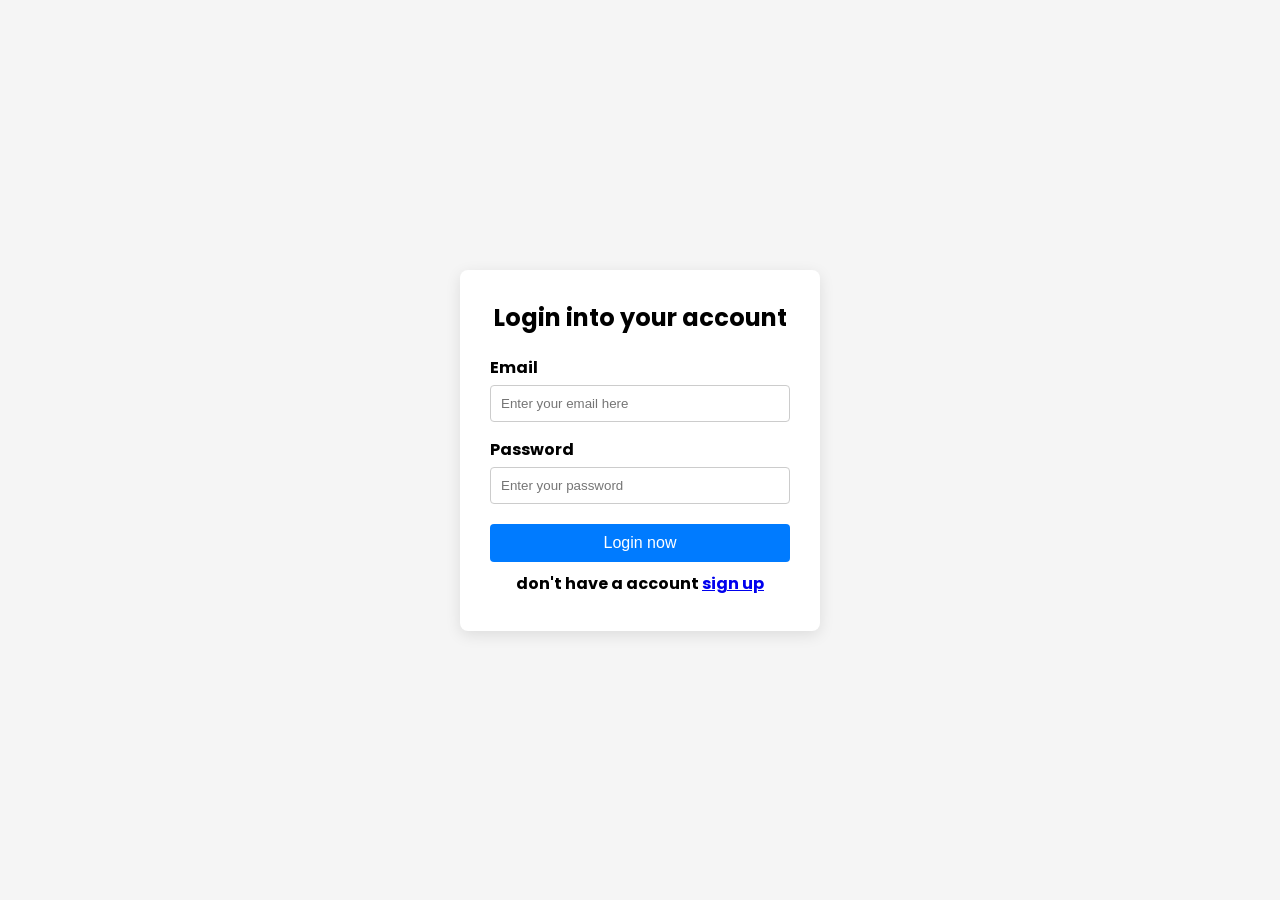
==== index.html @ 03af9513 "added js for login page input validation with email and password" ====
<!-- Login page -->

<!DOCTYPE html>
<html lang="en">

<head>
    <meta charset="UTF-8">
    <meta name="viewport" content="width=device-width, initial-scale=1.0">
    <title>Login</title>
    <link rel="preconnect" href="https://fonts.googleapis.com">
    <link rel="preconnect" href="https://fonts.gstatic.com" crossorigin>
    <link href="https://fonts.googleapis.com/css2?family=Poppins:ital,wght@0,100;0,200;0,300;0,400;0,500;0,600;0,700;0,800;0,900;1,100;1,200;1,300;1,400;1,500;1,600;1,700;1,800;1,900&display=swap" rel="stylesheet">
    <link rel="stylesheet" href="./login.css">
</head>

<body>

    <div class="loginBox">
        <h2>Login into your account</h2>

        <div class="loginBox_email">
            <p>Email</p>
            <input id="login_mail" type="text" placeholder="Enter your email here" required>
        </div>

        <div class="loginBox_pass">
            <p>Password</p>
            <input id="login_pass" type="password" placeholder="Enter your password" required>
        </div>

        <div class="loginBox_btn">
            <button id="login_btn" class="login_btn">Login now</button>
        </div>

        <div class="loginBox_error">
            <p>email or password is incorrect</p>

        </div>

        <div class="loginBox_signup">
            <p>don't have a account <span><a href="./register.html">sign up</a></span></p>
        </div>

    </div>

<script src="./login.js"></script>
</body>

</html>
---- login.css ----
* {
    padding: 0;
    margin: 0;
    box-sizing: border-box;
}

body {
    font-family: "Poppins", sans-serif;
    font-weight: 100;
    font-style: normal;
    margin: 0;
    padding: 0;
    display: flex;
    justify-content: center;
    align-items: center;
    min-height: 100vh;
    background-color: #f5f5f5;
}

.loginBox {
    background: #ffffff;
    padding: 30px;
    border-radius: 8px;
    box-shadow: 0 4px 15px rgba(0, 0, 0, 0.1);
    width: 100%;
    max-width: 360px;
}

.loginBox h2 {
    margin-top: 0;
    margin-bottom: 20px;
    text-align: center;
}

.loginBox_email,
.loginBox_pass {
    margin-bottom: 15px;
}

.loginBox p {
    margin: 0 0 5px 0;
    font-weight: bold;
}

.loginBox input {
    width: 100%;
    padding: 10px;
    box-sizing: border-box;
    border: 1px solid #ccc;
    border-radius: 4px;
}

.loginBox_error{
    color: rgb(255, 0, 0);
    text-align: center;
    padding-top: 5px;
    display: none;
}

.loginBox_btn {
    margin-top: 20px;
}

.login_btn {
    width: 100%;
    padding: 10px;
    background-color: #007bff;
    color: white;
    border: none;
    border-radius: 4px;
    cursor: pointer;
    font-size: 16px;
}

.login_btn:hover {
    background-color: #0056b3;
}

.loginBox_signup{
    text-align: center;
    margin-top: 9px;
}
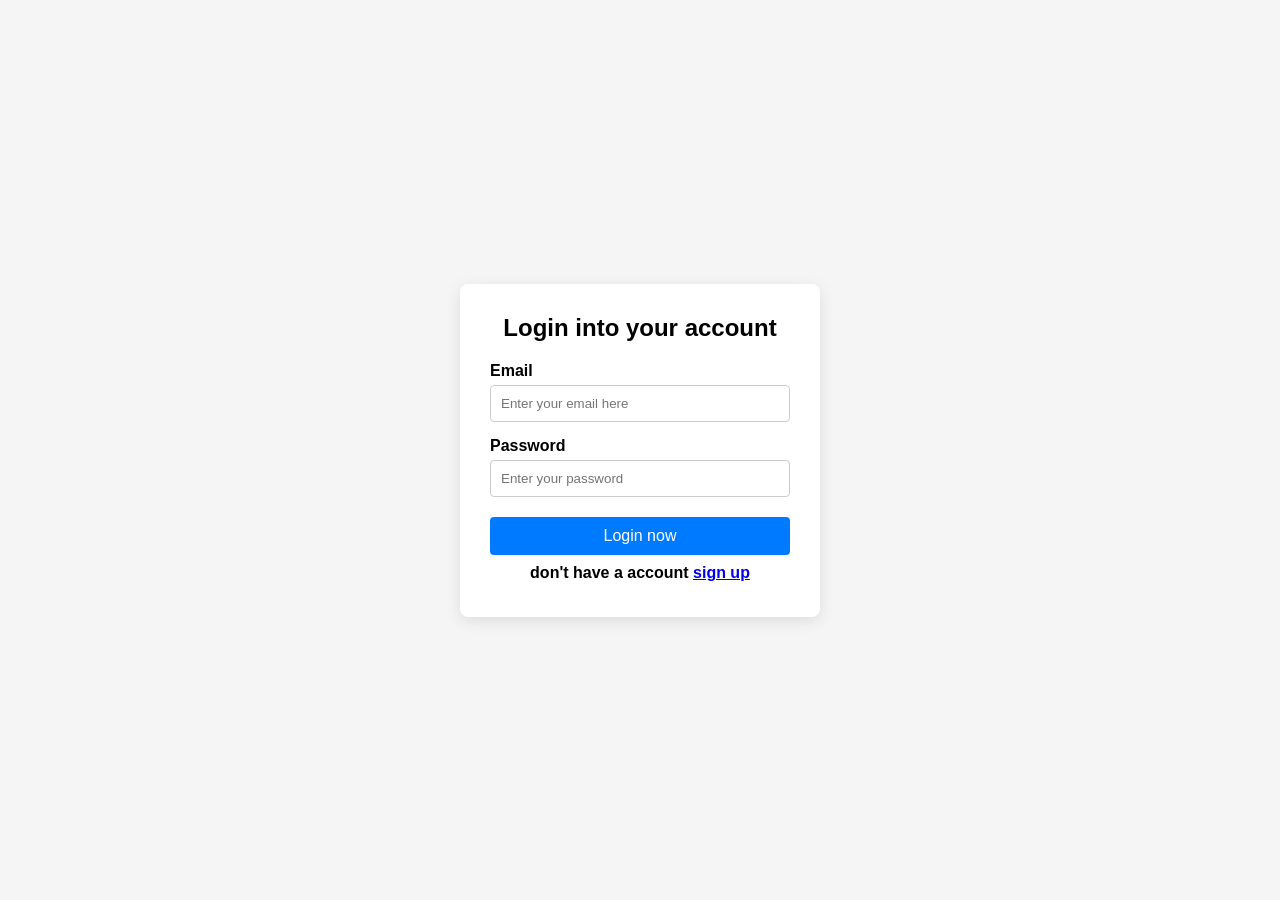
==== commit 8ff3b646: "added register page and styles for that" ====
--- a/index.html
+++ b/index.html
@@ -7,10 +7,8 @@
     <meta charset="UTF-8">
     <meta name="viewport" content="width=device-width, initial-scale=1.0">
     <title>Login</title>
-    <link rel="preconnect" href="https://fonts.googleapis.com">
-    <link rel="preconnect" href="https://fonts.gstatic.com" crossorigin>
-    <link href="https://fonts.googleapis.com/css2?family=Poppins:ital,wght@0,100;0,200;0,300;0,400;0,500;0,600;0,700;0,800;0,900;1,100;1,200;1,300;1,400;1,500;1,600;1,700;1,800;1,900&display=swap" rel="stylesheet">
-    <link rel="stylesheet" href="./login.css">
+    <link href="https://api.fontshare.com/v2/css?f[]=satoshi@400&display=swap" rel="stylesheet">
+    <link rel="stylesheet" href="./styles/login.css">
 </head>
 
 <body>
@@ -38,12 +36,12 @@
         </div>
 
         <div class="loginBox_signup">
-            <p>don't have a account <span><a href="./register.html">sign up</a></span></p>
+            <p>don't have a account <span><a href="./pages/register.html">sign up</a></span></p>
         </div>
 
     </div>
 
-<script src="./login.js"></script>
+    <script src="./scripts/login.js"></script>
 </body>
 
 </html>
--- a/styles/login.css
+++ b/styles/login.css
@@ -0,0 +1,82 @@
+* {
+    padding: 0;
+    margin: 0;
+    box-sizing: border-box;
+}
+
+body {
+    font-family: "Poppins", sans-serif;
+    font-weight: 100;
+    font-style: normal;
+    margin: 0;
+    padding: 0;
+    display: flex;
+    justify-content: center;
+    align-items: center;
+    min-height: 100vh;
+    background-color: #f5f5f5;
+}
+
+.loginBox {
+    background: #ffffff;
+    padding: 30px;
+    border-radius: 8px;
+    box-shadow: 0 4px 15px rgba(0, 0, 0, 0.1);
+    width: 100%;
+    max-width: 360px;
+}
+
+.loginBox h2 {
+    margin-top: 0;
+    margin-bottom: 20px;
+    text-align: center;
+}
+
+.loginBox_email,
+.loginBox_pass {
+    margin-bottom: 15px;
+}
+
+.loginBox p {
+    margin: 0 0 5px 0;
+    font-weight: bold;
+}
+
+.loginBox input {
+    width: 100%;
+    padding: 10px;
+    box-sizing: border-box;
+    border: 1px solid #ccc;
+    border-radius: 4px;
+}
+
+.loginBox_error{
+    color: rgb(255, 0, 0);
+    text-align: center;
+    padding-top: 5px;
+    display: none;
+}
+
+.loginBox_btn {
+    margin-top: 20px;
+}
+
+.login_btn {
+    width: 100%;
+    padding: 10px;
+    background-color: #007bff;
+    color: white;
+    border: none;
+    border-radius: 4px;
+    cursor: pointer;
+    font-size: 16px;
+}
+
+.login_btn:hover {
+    background-color: #0056b3;
+}
+
+.loginBox_signup{
+    text-align: center;
+    margin-top: 9px;
+}
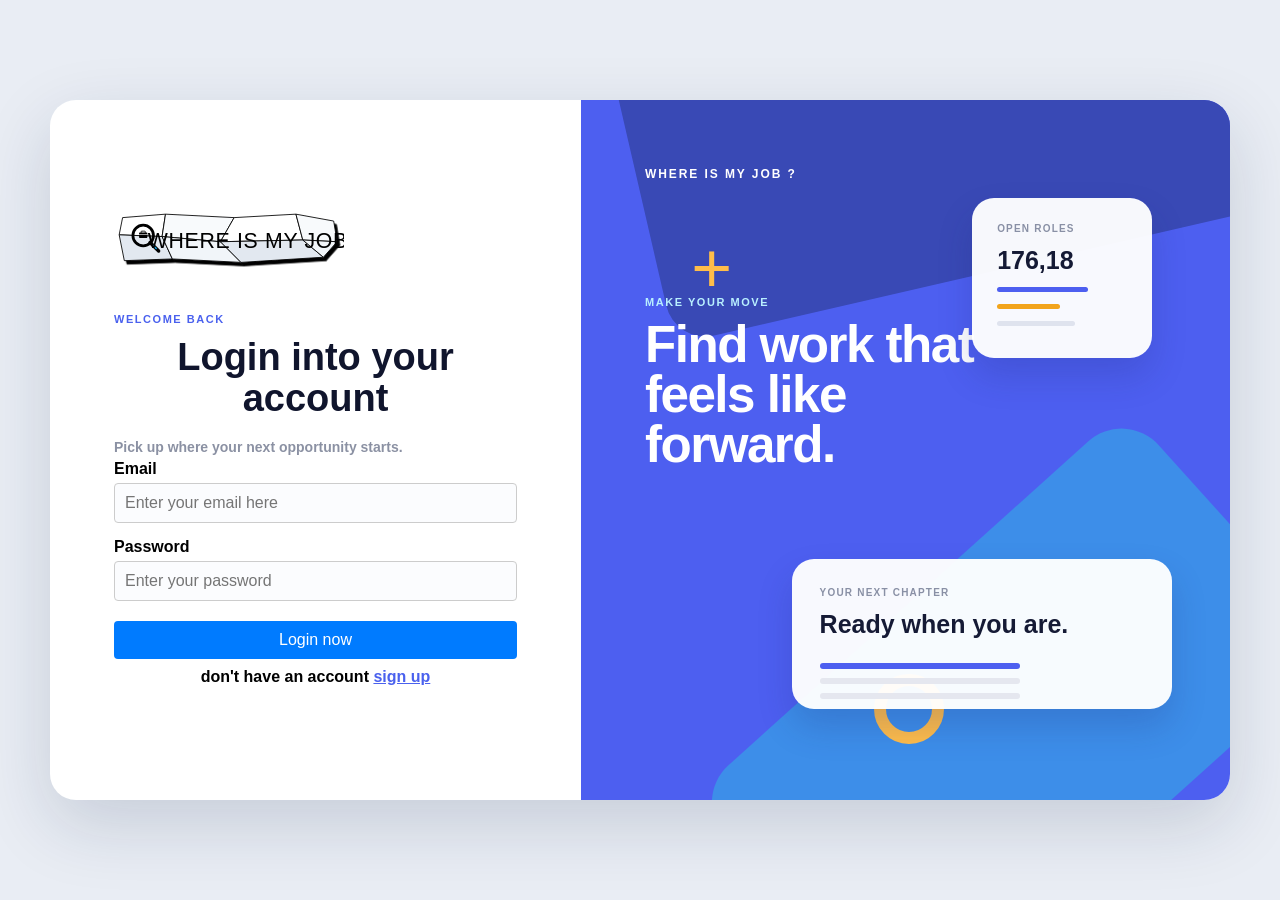
==== commit f84c9b61: "added styles and design...... and made js functions for login and register page with using localstor" ====
--- a/index.html
+++ b/index.html
@@ -12,34 +12,58 @@
 </head>
 
 <body>
+    <main class="auth-layout">
+        <div class="loginBox auth-card">
+            <img class="brand-logo" src="./assests/logo.svg" alt="Where Is My Job">
+            <div class="form-intro">
+                <span class="eyebrow">Welcome back</span>
+                <h2>Login into your account</h2>
+                <p>Pick up where your next opportunity starts.</p>
+            </div>
 
-    <div class="loginBox">
-        <h2>Login into your account</h2>
+            <div class="loginBox_email">
+                <p>Email</p>
+                <input id="login_mail" type="text" placeholder="Enter your email here" required>
+            </div>
 
-        <div class="loginBox_email">
-            <p>Email</p>
-            <input id="login_mail" type="text" placeholder="Enter your email here" required>
+            <div class="loginBox_pass">
+                <p>Password</p>
+                <input id="login_pass" type="password" placeholder="Enter your password" required>
+            </div>
+
+            <div class="loginBox_btn">
+                <button id="login_btn" class="login_btn">Login now</button>
+            </div>
+
+            <div class="loginBox_error">
+                <p>email or password is incorrect</p>
+            </div>
+
+            <div class="loginBox_signup">
+                <p>don't have an account <span><a href="./pages/register.html">sign up</a></span></p>
+            </div>
         </div>
 
-        <div class="loginBox_pass">
-            <p>Password</p>
-            <input id="login_pass" type="password" placeholder="Enter your password" required>
-        </div>
-
-        <div class="loginBox_btn">
-            <button id="login_btn" class="login_btn">Login now</button>
-        </div>
-
-        <div class="loginBox_error">
-            <p>email or password is incorrect</p>
-
-        </div>
-
-        <div class="loginBox_signup">
-            <p>don't have a account <span><a href="./pages/register.html">sign up</a></span></p>
-        </div>
-
-    </div>
+        <aside class="auth-art" aria-hidden="true">
+            <span class="art-label">WHERE IS MY JOB ?</span>
+            <div class="art-copy">
+                <span class="eyebrow">Make your move</span>
+                <h1>Find work that feels like forward.</h1>
+            </div>
+            <div class="art-window art-window--small">
+                <span>OPEN ROLES</span>
+                <strong>176,18</strong>
+                <i></i><i></i><i></i>
+            </div>
+            <div class="art-window art-window--large">
+                <span>YOUR NEXT CHAPTER</span>
+                <strong>Ready when you are.</strong>
+                <div class="art-line"></div>
+            </div>
+            <div class="art-spark">+</div>
+            <div class="art-circle"></div>
+        </aside>
+    </main>
 
     <script src="./scripts/login.js"></script>
 </body>
--- a/styles/login.css
+++ b/styles/login.css
@@ -5,25 +5,67 @@
 }
 
 body {
-    font-family: "Poppins", sans-serif;
+    font-family: "Satoshi", sans-serif;
     font-weight: 100;
     font-style: normal;
     margin: 0;
-    padding: 0;
-    display: flex;
-    justify-content: center;
-    align-items: center;
+    padding: 24px;
+    display: grid;
+    place-items: center;
     min-height: 100vh;
-    background-color: #f5f5f5;
+    background: #e9edf4;
+}
+
+.auth-layout {
+    position: relative;
+    display: grid;
+    grid-template-columns: minmax(360px, 0.9fr) minmax(420px, 1.1fr);
+    width: min(1180px, 100%);
+    min-height: min(700px, calc(100vh - 48px));
+    overflow: hidden;
+    border-radius: 26px;
+    background: #fff;
+    box-shadow: 0 24px 70px rgba(20, 35, 74, 0.16);
 }
 
 .loginBox {
     background: #ffffff;
-    padding: 30px;
-    border-radius: 8px;
-    box-shadow: 0 4px 15px rgba(0, 0, 0, 0.1);
+    padding: clamp(32px, 5vw, 72px);
+    border-radius: 0;
     width: 100%;
-    max-width: 360px;
+    max-width: none;
+    align-self: center;
+}
+
+.brand-logo {
+    display: block;
+    width: min(100%, 230px);
+    height: auto;
+    margin: 0 0 42px;
+}
+
+.form-intro .eyebrow,
+.auth-art .eyebrow {
+    display: block;
+    margin-bottom: 12px;
+    color: #4a61ee;
+    font-size: 11px;
+    font-weight: bold;
+    letter-spacing: 0.14em;
+    text-transform: uppercase;
+}
+
+.form-intro h2 {
+    margin-bottom: 8px;
+    color: #10152d;
+    font-size: clamp(26px, 3vw, 38px);
+    line-height: 1.08;
+}
+
+.form-intro p {
+    margin-bottom: 34px;
+    color: #8b91a3;
+    font-size: 14px;
 }
 
 .loginBox h2 {
@@ -45,9 +87,11 @@
 .loginBox input {
     width: 100%;
     padding: 10px;
+    font-size: 16px;
     box-sizing: border-box;
     border: 1px solid #ccc;
     border-radius: 4px;
+    background: #fbfcfe;
 }
 
 .loginBox_error{
@@ -79,4 +123,235 @@
 .loginBox_signup{
     text-align: center;
     margin-top: 9px;
+}
+
+.loginBox_signup a {
+    color: #4a61ee;
+    font-weight: bold;
+}
+
+.auth-art {
+    position: relative;
+    overflow: hidden;
+    min-height: 100%;
+    padding: clamp(32px, 5vw, 70px);
+    color: #fff;
+    background: #4d5ff0;
+    isolation: isolate;
+}
+
+.auth-art::before,
+.auth-art::after {
+    position: absolute;
+    z-index: -1;
+    content: "";
+    transform: rotate(-13deg);
+    background: #3949b5;
+}
+
+.auth-art::before {
+    top: -18%;
+    right: -18%;
+    width: 110%;
+    height: 42%;
+    border-radius: 40px;
+}
+
+.auth-art::after {
+    right: -12%;
+    bottom: -12%;
+    width: 90%;
+    height: 46%;
+    border-radius: 50px;
+    background: #3d8ee9;
+    transform: rotate(-42deg);
+}
+
+.art-label {
+    font-size: 12px;
+    font-weight: bold;
+    letter-spacing: 0.16em;
+}
+
+.art-copy {
+    position: absolute;
+    top: 28%;
+    left: clamp(32px, 5vw, 70px);
+    max-width: 360px;
+}
+
+.art-copy .eyebrow {
+    color: #b9f0ff;
+}
+
+.art-copy h1 {
+    max-width: 360px;
+    font-size: clamp(34px, 4vw, 58px);
+    line-height: 0.98;
+    letter-spacing: -0.03em;
+}
+
+.art-window {
+    position: absolute;
+    z-index: 1;
+    display: flex;
+    flex-direction: column;
+    color: #151a35;
+    background: rgba(255, 255, 255, 0.96);
+    box-shadow: 0 18px 35px rgba(28, 42, 121, 0.2);
+}
+
+.art-window span {
+    color: #8990a5;
+    font-size: 10px;
+    font-weight: bold;
+    letter-spacing: 0.12em;
+}
+
+.art-window strong {
+    margin-top: 12px;
+    font-size: 25px;
+}
+
+.art-window--small {
+    top: 14%;
+    right: 12%;
+    width: 180px;
+    min-height: 160px;
+    padding: 25px;
+    border-radius: 22px;
+}
+
+.art-window--small i {
+    display: block;
+    width: 70%;
+    height: 5px;
+    margin-top: 12px;
+    border-radius: 10px;
+    background: #4d5ff0;
+}
+
+.art-window--small i:nth-of-type(2) { width: 48%; background: #f2a41c; }
+.art-window--small i:nth-of-type(3) { width: 60%; background: #dfe3ee; }
+
+.art-window--large {
+    right: 9%;
+    bottom: 13%;
+    width: min(380px, 78%);
+    min-height: 150px;
+    padding: 28px;
+    border-radius: 22px;
+}
+
+.art-line {
+    width: 62%;
+    height: 6px;
+    margin-top: 24px;
+    border-radius: 10px;
+    background: #4d5ff0;
+    box-shadow: 0 15px 0 #e5e7ef, 0 30px 0 #e5e7ef;
+}
+
+.art-spark {
+    position: absolute;
+    top: 19%;
+    left: 17%;
+    color: #ffbd4a;
+    font-size: 70px;
+    line-height: 1;
+}
+
+.art-circle {
+    position: absolute;
+    right: 44%;
+    bottom: 8%;
+    width: 70px;
+    height: 70px;
+    border: 12px solid #ffbd4a;
+    border-radius: 50%;
+}
+
+@media (min-width: 600px) {
+    body {
+        padding: 24px;
+    }
+}
+
+@media (max-width: 380px) {
+    .loginBox {
+        padding: 28px 22px;
+    }
+
+    .brand-logo {
+        width: 190px;
+    }
+}
+
+@media (max-width: 760px) {
+    body {
+        padding: 0;
+        display: block;
+    }
+
+    .auth-layout {
+        display: flex;
+        flex-direction: column;
+        min-height: 100vh;
+        border-radius: 0;
+    }
+
+    .auth-art {
+        order: -1;
+        min-height: 300px;
+        padding: 28px 24px;
+    }
+
+    .art-copy {
+        top: 105px;
+        left: 24px;
+        max-width: 230px;
+    }
+
+    .art-copy h1 {
+        font-size: 34px;
+    }
+
+    .art-window--small {
+        top: 45px;
+        right: 24px;
+        width: 130px;
+        min-height: 105px;
+        padding: 16px;
+    }
+
+    .art-window--small strong {
+        margin-top: 8px;
+        font-size: 18px;
+    }
+
+    .art-window--large {
+        right: 24px;
+        bottom: 24px;
+        width: 185px;
+        min-height: 75px;
+        padding: 16px;
+    }
+
+    .art-window--large strong {
+        margin-top: 6px;
+        font-size: 15px;
+    }
+
+    .art-line {
+        margin-top: 14px;
+    }
+
+    .art-spark,
+    .art-circle {
+        display: none;
+    }
+
+    .loginBox {
+        align-self: auto;
+    }
 }
